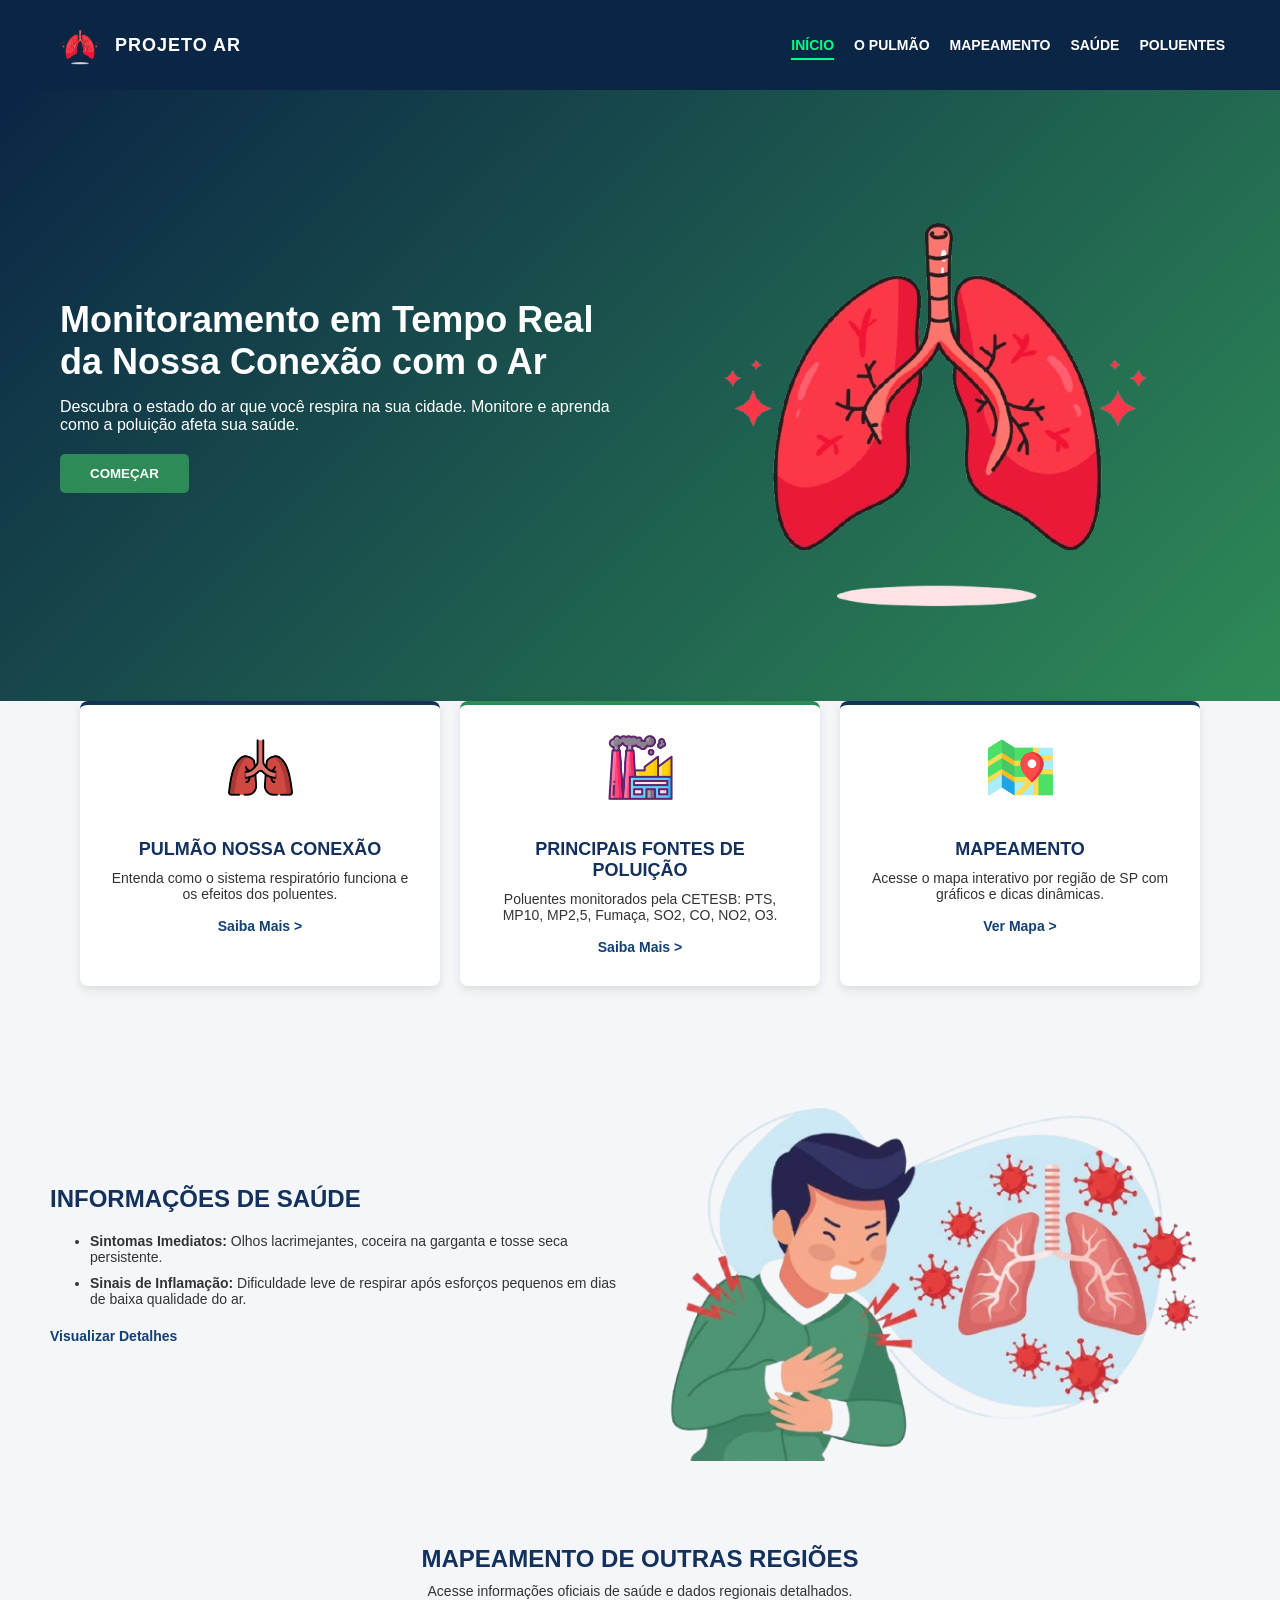
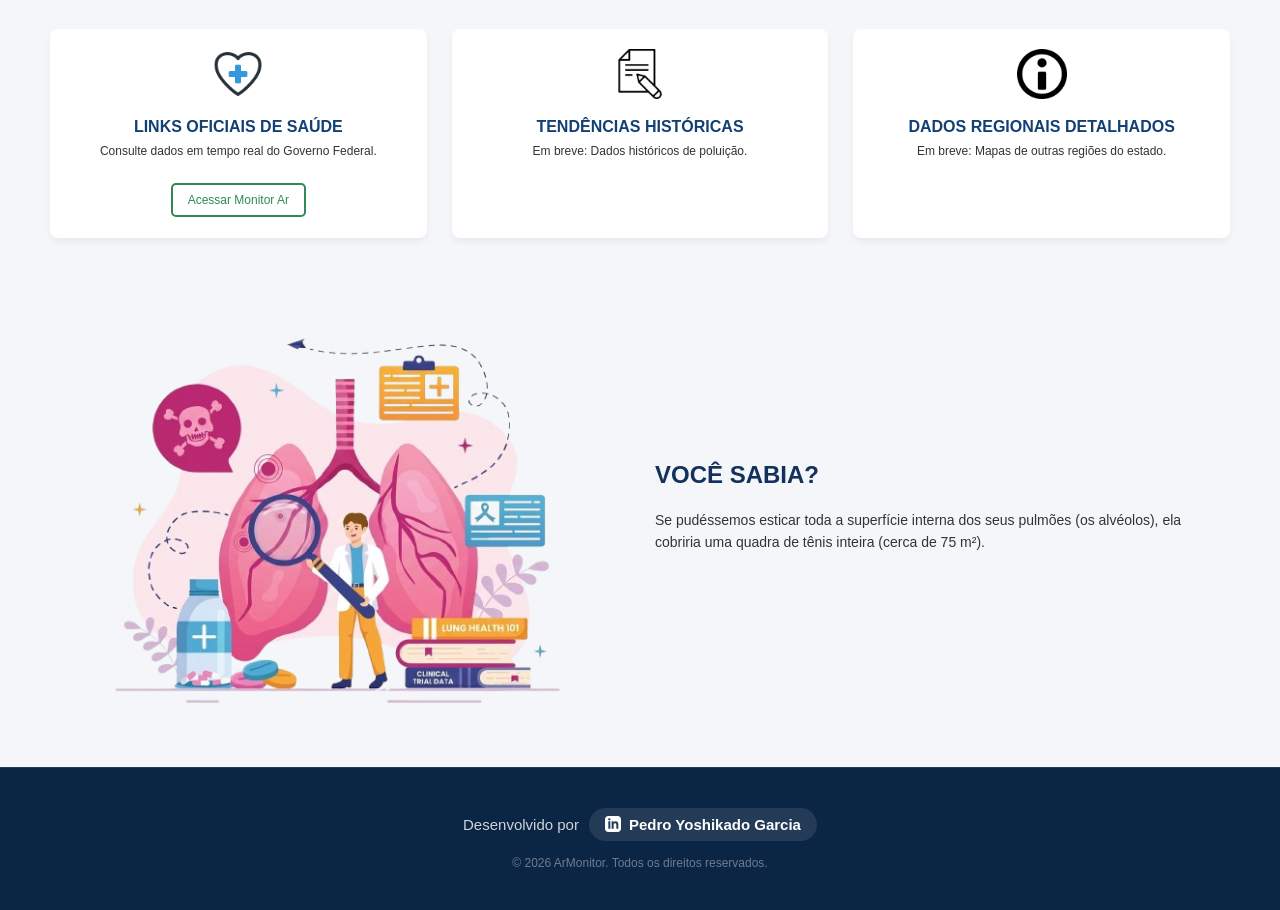
==== index.html @ 63df1856 "feat: estrutura responsiva e funcional" ====
<!DOCTYPE html>
<html lang="pt-BR">
<head>
    <meta charset="UTF-8">
    <meta name="viewport" content="width=device-width, initial-scale=1.0">
    <link rel="icon" type="image/png" href="img/hero-lung.png">
    <title>Monitoramento do Ar | SP</title>
    <link rel="stylesheet" href="css/style.css?v=1">
    <style>
        .navbar-container {
            display: flex; 
            justify-content: space-between; 
            align-items: center; 
            width: 100%;
            flex-wrap: wrap;
            padding: 10px 15px;
        }
        
        @media (max-width: 768px) {
            .navbar-container {
                justify-content: center;
                flex-direction: column;
                gap: 10px;
            }
            .nav-links {
                gap: 12px !important;
                font-size: 12px;
                flex-wrap: wrap;
                justify-content: center;
            }
            .hero-container {
                flex-direction: column-reverse;
                text-align: center;
                padding: 20px 10px;
            }
            .hero-text h1 {
                font-size: 24px !important;
            }
            .hero-img img {
                max-width: 150px !important;
                margin-bottom: 20px;
            }
            
            .cards-section {
                flex-direction: column !important;
                align-items: center;
                gap: 25px !important;
                margin-top: 40px !important;
                padding-top: 20px !important;
            }
            
            .card {
                width: 100% !important;
                max-width: 340px;
            }
            .health-info {
                flex-direction: column !important;
                text-align: center;
                gap: 20px;
            }
            .info-img img {
                max-width: 200px !important;
            }
            .regions-grid {
                grid-template-columns: 1fr !important;
                justify-items: center;
            }
            .curiosity {
                flex-direction: column !important;
                text-align: center;
            }
            .curiosity-img img {
                max-width: 180px !important;
            }
        }
    </style>
</head>
<body>

    <nav class="navbar">
        <div class="container navbar-container">
            <div class="logo">
                <a href="/" style="display: flex; align-items: center; gap: 10px; text-decoration: none; color: inherit;">
                    <img src="img/hero-lung.png" alt="Logo ArMonitor" style="height: 40px; width: auto; display: block;">
                    <span style="font-weight: bold; font-size: 18px; letter-spacing: 1px; color: #fff; white-space: nowrap;">PROJETO AR</span>
                </a>
            </div>
            <ul class="nav-links" style="display: flex; list-style: none; gap: 20px; margin: 0; padding: 0; align-items: center;">
                <li><a href="/" class="active">INÍCIO</a></li>
                <li><a href="pulmao">O PULMÃO</a></li>
                <li><a href="mapeamento">MAPEAMENTO</a></li>
                <li><a href="saude">SAÚDE</a></li>
                <li><a href="poluentes">POLUENTES</a></li>
            </ul>
        </div>
    </nav>

    <header class="hero">
        <div class="container hero-container" style="display: flex; align-items: center; gap: 30px; flex-wrap: wrap;">
            <div class="hero-text" style="flex: 1; min-width: 280px;">
                <h1 style="font-size: 36px; margin-bottom: 15px;">Monitoramento em Tempo Real da Nossa Conexão com o Ar</h1>
                <p style="margin-bottom: 20px;">Descubra o estado do ar que você respira na sua cidade. Monitore e aprenda como a poluição afeta sua saúde.</p>
                <div class="hero-btns">
                    <button class="btn-primary-green" onclick="rolarParaCards()" style="cursor: pointer; border: none; text-decoration: none; display: inline-block; padding: 12px 30px; font-weight: bold;">COMEÇAR</button>
                </div>
            </div>
            <div class="hero-img" style="flex: 1; min-width: 280px; text-align: center;">
                <img src="img/hero-lung.png" alt="Pulmão Saudável" style="max-width: 100%; height: auto;">
            </div>
        </div>
    </header>

    <section id="conteudo" class="cards-section container" style="display: flex; gap: 20px; justify-content: center; padding: 40px 10px; flex-wrap: wrap;">
        
        <div class="card card-blue-top" style="flex: 1; min-width: 280px; max-width: 360px;">
            <div class="card-icon" style="margin-bottom: 15px;">
                <img src="img/icone-pulmao.png" alt="Ícone Pulmão" style="width: 65px; height: auto;">
            </div>
            <h3>PULMÃO NOSSA CONEXÃO</h3>
            <p>Entenda como o sistema respiratório funciona e os efeitos dos poluentes.</p>
            <a href="pulmao">Saiba Mais ></a>
        </div>

        <div class="card card-green-top" style="flex: 1; min-width: 280px; max-width: 360px;">
            <div class="card-icon" style="margin-bottom: 15px;">
                <img src="img/icone-fabrica.png" alt="Ícone Fábrica" style="width: 65px; height: auto;">
            </div>
            <h3>PRINCIPAIS FONTES DE POLUIÇÃO</h3>
            <p>Poluentes monitorados pela CETESB: PTS, MP10, MP2,5, Fumaça, SO2, CO, NO2, O3.</p>
            <a href="poluentes">Saiba Mais ></a>
        </div>

        <div class="card card-blue-top" style="flex: 1; min-width: 280px; max-width: 360px;">
            <div class="card-icon" style="margin-bottom: 15px;">
                <img src="img/icone-mapa.png" alt="Ícone Mapa" style="width: 65px; height: auto;">
            </div>
            <h3>MAPEAMENTO</h3>
            <p>Acesse o mapa interativo por região de SP com gráficos e dicas dinâmicas.</p>
            <a href="mapeamento">Ver Mapa ></a>
        </div>

    </section>

    <section class="health-info container" style="display: flex; gap: 30px; align-items: center; padding: 40px 10px; flex-wrap: wrap;">
        <div class="info-text" style="flex: 1; min-width: 280px;">
            <h2>INFORMAÇÕES DE SAÚDE</h2>
            <ul style="margin-bottom: 20px; padding-left: 20px;">
                <li style="margin-bottom: 10px;"><strong>Sintomas Imediatos:</strong> Olhos lacrimejantes, coceira na garganta e tosse seca persistente.</li>
                <li style="margin-bottom: 10px;"><strong>Sinais de Inflamação:</strong> Dificuldade leve de respirar após esforços pequenos em dias de baixa qualidade do ar.</li>
            </ul>
            <a href="saude" class="view-details">Visualizar Detalhes</a>
        </div>
        <div class="info-img" style="flex: 1; min-width: 280px; text-align: center;">
            <img src="img/health-man.png" alt="Homem com Dor no Peito" style="max-width: 100%; height: auto;">
        </div>
    </section>

    <section class="other-regions container" style="padding: 40px 10px;">
        <h2 style="text-align: center;">MAPEAMENTO DE OUTRAS REGIÕES</h2>
        <p style="text-align: center; margin-bottom: 30px;">Acesse informações oficiais de saúde e dados regionais detalhados.</p>
        <div class="regions-grid" style="display: grid; grid-template-columns: repeat(auto-fit, minmax(250px, 1fr)); gap: 25px;">
            <div class="region-item" style="text-align: center; padding: 20px; background: #fff; border-radius: 8px;">
                <img src="img/other-regions-1.png" alt="Ícone Saúde" style="margin-bottom: 15px;">
                <h4>LINKS OFICIAIS DE SAÚDE</h4>
                <p>Consulte dados em tempo real do Governo Federal.</p>
                <a href="https://monitorar.mma.gov.br/mapa" target="_blank" class="btn-outline-green" style="text-decoration: none; display: inline-block; margin-top: 10px;">Acessar Monitor Ar</a>
            </div>
            <div class="region-item" style="text-align: center; padding: 20px; background: #fff; border-radius: 8px;">
                <img src="img/other-regions-2.png" alt="Ícone Histórico" style="margin-bottom: 15px;">
                <h4>TENDÊNCIAS HISTÓRICAS</h4>
                <p>Em breve: Dados históricos de poluição.</p>
                <button class="btn-outline-blue" style="margin-top: 10px;">Explore</button>
            </div>
            <div class="region-item" style="text-align: center; padding: 20px; background: #fff; border-radius: 8px;">
                <img src="img/other-regions-3.png" alt="Ícone Detalhes" style="margin-bottom: 15px;">
                <h4>DADOS REGIONAIS DETALHADOS</h4>
                <p>Em breve: Mapas de outras regiões do estado.</p>
                <button class="btn-outline-blue" style="margin-top: 10px;">Explore</button>
            </div>
        </div>
    </section>

    <section class="curiosity container" style="display: flex; gap: 30px; align-items: center; padding: 40px 10px; flex-wrap: wrap;">
        <div class="curiosity-img" style="flex: 1; min-width: 280px; text-align: center;">
            <img src="img/curiosity-lung-detailed.png" alt="Diagrama de Pesquisa Pulmão" style="max-width: 100%; height: auto;">
        </div>
        <div class="curiosity-text" style="flex: 1; min-width: 280px;">
            <h2>VOCÊ SABIA?</h2>
            <p>Se pudéssemos esticar toda a superfície interna dos seus pulmões (os alvéolos), ela cobriria uma quadra de tênis inteira (cerca de 75 m²).</p>
        </div>
    </section>

    <footer class="footer" style="background-color: var(--azul-escuro); padding: 40px 20px; border-top: 1px solid rgba(255,255,255,0.1);">
        <div class="container" style="display: flex; flex-direction: column; align-items: center; gap: 15px;">
            <div style="display: flex; align-items: center; gap: 10px; color: #fff; font-size: 15px; flex-wrap: wrap; justify-content: center;">
                <span style="opacity: 0.8;">Desenvolvido por</span>
                <a href="https://www.linkedin.com/in/pedro-yoshikado-garcia-a428642b7/" target="_blank" style="display: flex; align-items: center; gap: 8px; background-color: rgba(255,255,255,0.1); padding: 8px 16px; border-radius: 20px; color: #fff; text-decoration: none;">
                    <svg xmlns="http://www.w3.org/2000/svg" width="16" height="16" viewBox="0 0 24 24" fill="currentColor">
                        <path d="M19 0h-14c-2.761 0-5 2.239-5 5v14c0 2.761 2.239 5 5 5h14c2.762 0 5-2.239 5-5v-14c0-2.761-2.238-5-5-5zm-11 19h-3v-11h3v11zm-1.5-12.268c-.966 0-1.75-.79-1.75-1.764s.784-1.764 1.75-1.764 1.75.79 1.75 1.764-.783 1.764-1.75 1.764zm13.5 12.268h-3v-5.604c0-3.368-4-3.113-4 0v5.604h-3v-11h3v1.765c1.396-2.586 7-2.777 7 2.476v6.759z"/>
                    </svg>
                    <strong>Pedro Yoshikado Garcia</strong>
                </a>
            </div>
            <p style="font-size: 12px; color: rgba(255,255,255,0.5); margin: 0; text-align: center;">
                &copy; 2026 ArMonitor. Todos os direitos reservados.
            </p>
        </div>
    </footer>

    <script src="js/main.js"></script>
    <script src="js/seguranca.js"></script>
</body>
</html>
---- css/style.css ----
html { scroll-behavior: smooth; }
:root {
    --azul-escuro: #0B2545;
    --azul-principal: #13315C;
    --azul-claro: #134074;
    --verde-destaque: #2E8B57;
    --verde-claro: #8FBC8F;
    --fundo: #F4F6F9;
    --texto: #333333;
    --branco: #FFFFFF;
}

* {
    margin: 0;
    padding: 0;
    box-sizing: border-box;
    font-family: 'Segoe UI', Tahoma, Geneva, Verdana, sans-serif;
}

body {
    background-color: var(--fundo);
    color: var(--texto);
}

.container {
    max-width: 1200px;
    margin: 0 auto;
    padding: 0 20px;
}

.navbar {
    background-color: var(--azul-escuro);
    color: var(--branco);
    padding: 15px 0;
}

.navbar-container {
    display: flex;
    justify-content: space-between;
    align-items: center;
}

.logo img {
    height: 40px;
}

.nav-links {
    list-style: none;
    display: flex;
    gap: 20px;
    align-items: center;
}

.nav-links a {
    text-decoration: none;
    color: var(--branco);
    font-weight: bold;
    font-size: 14px;
}

.btn-navbar-green {
    background-color: var(--verde-destaque);
    padding: 8px 15px;
    border-radius: 5px;
}

.hero {
    background: linear-gradient(135deg, var(--azul-escuro), var(--verde-destaque));
    color: var(--branco);
    padding: 80px 0;
}

.hero-container {
    display: flex;
    justify-content: space-between;
    align-items: center;
    gap: 40px;
}

.hero-text {
    flex: 1;
}

.hero-text h1 {
    font-size: 36px;
    margin-bottom: 20px;
}

.hero-text p {
    font-size: 16px;
    margin-bottom: 30px;
}

.hero-btns {
    display: flex;
    gap: 15px;
}

.btn-primary-green {
    background-color: var(--verde-destaque);
    color: var(--branco);
    border: none;
    padding: 10px 20px;
    border-radius: 5px;
    cursor: pointer;
    font-weight: bold;
}

.btn-outline-blue {
    background-color: transparent;
    color: var(--branco);
    border: 2px solid var(--branco);
    padding: 8px 18px;
    border-radius: 5px;
    cursor: pointer;
    font-weight: bold;
}

.hero-img {
    flex: 1;
    text-align: right;
}

.hero-img img {
    max-width: 100%;
    height: auto;
}

.cards-section {
    display: flex;
    justify-content: center;
    gap: 20px;
    margin-top: -40px;
    padding-bottom: 50px;
}

.card {
    background: var(--branco);
    padding: 30px;
    border-radius: 8px;
    box-shadow: 0 4px 10px rgba(0,0,0,0.1);
    flex: 1;
    text-align: center;
}

.card-blue-top { border-top: 4px solid var(--azul-principal); }
.card-green-top { border-top: 4px solid var(--verde-destaque); }

.card-icon img { height: 60px; margin-bottom: 20px; }
.card h3 { color: var(--azul-principal); font-size: 18px; margin-bottom: 10px; }
.card p { font-size: 14px; margin-bottom: 15px; color: var(--texto); }
.card a { text-decoration: none; color: var(--azul-claro); font-weight: bold; font-size: 14px; }

.health-info {
    display: flex;
    justify-content: space-between;
    align-items: center;
    padding: 50px 0;
    gap: 40px;
}

.info-text { flex: 1; }
.info-text h2 { color: var(--azul-principal); margin-bottom: 20px; }
.info-text ul { list-style: disc; margin-left: 20px; margin-bottom: 20px; }
.info-text li { font-size: 14px; margin-bottom: 10px; color: var(--texto); }
.view-details { text-decoration: none; color: var(--azul-claro); font-weight: bold; font-size: 14px; }

.info-img { flex: 1; text-align: center; }
.info-img img { max-width: 100%; height: auto; }

.other-regions {
    text-align: center;
    padding: 50px 0;
}

.other-regions h2 { color: var(--azul-principal); margin-bottom: 10px; }
.other-regions p { color: var(--texto); font-size: 14px; margin-bottom: 30px; }

.regions-grid {
    display: grid;
    grid-template-columns: repeat(3, 1fr);
    gap: 20px;
}

.region-item {
    background: var(--branco);
    padding: 30px;
    border-radius: 8px;
    box-shadow: 0 4px 6px rgba(0,0,0,0.05);
    text-align: center;
}

.region-item img { height: 50px; margin-bottom: 15px; }
.region-item h4 { color: var(--azul-claro); margin-bottom: 8px; }
.region-item p { color: var(--texto); font-size: 12px; margin-bottom: 15px; }

.btn-outline-green {
    background: transparent;
    color: var(--verde-destaque);
    border: 2px solid var(--verde-destaque);
    padding: 8px 15px;
    border-radius: 5px;
    cursor: pointer;
    font-size: 12px;
}

.curiosity {
    display: flex;
    justify-content: space-between;
    align-items: center;
    padding: 50px 0;
    gap: 40px;
}

.curiosity-img { flex: 1; text-align: center; }
.curiosity-img img { max-width: 100%; height: auto; }

.curiosity-text { flex: 1; }
.curiosity-text h2 { color: var(--azul-principal); margin-bottom: 20px; }
.curiosity-text p { font-size: 14px; color: var(--texto); margin-bottom: 30px; line-height: 1.6; }

.stats-grid {
    display: grid;
    grid-template-columns: repeat(3, 1fr);
    gap: 15px;
}

.stat-item { text-align: center; }
.stat-number { font-size: 24px; font-weight: bold; color: var(--verde-destaque); display: block; }
.stat-desc { font-size: 12px; color: var(--texto); }

.partners {
    display: flex;
    justify-content: space-around;
    align-items: center;
    padding: 40px 0;
    border-top: 1px solid #ddd;
}

.partners img { height: 30px; opacity: 0.7; }

.footer {
    background-color: var(--azul-escuro);
    color: var(--branco);
    padding: 50px 0;
    text-align: center;
}

.footer h3 { font-size: 20px; margin-bottom: 10px; }
.footer p { font-size: 14px; margin-bottom: 20px; opacity: 0.8; }

.subscribe-form {
    display: flex;
    justify-content: center;
    gap: 10px;
    margin-bottom: 30px;
}

.subscribe-form input {
    padding: 10px;
    border: none;
    border-radius: 5px;
    width: 250px;
}

.subscribe-form button {
    background-color: var(--verde-destaque);
    color: var(--branco);
    border: none;
    padding: 10px 20px;
    border-radius: 5px;
    cursor: pointer;
    font-weight: bold;
}

.copyright {
    font-size: 10px;
    opacity: 0.6;
    margin-top: 30px;
}
.nav-links a.active {
    font-weight: bold;
    color: #00ff88;
    border-bottom: 2px solid #00ff88;
    padding-bottom: 5px;
}
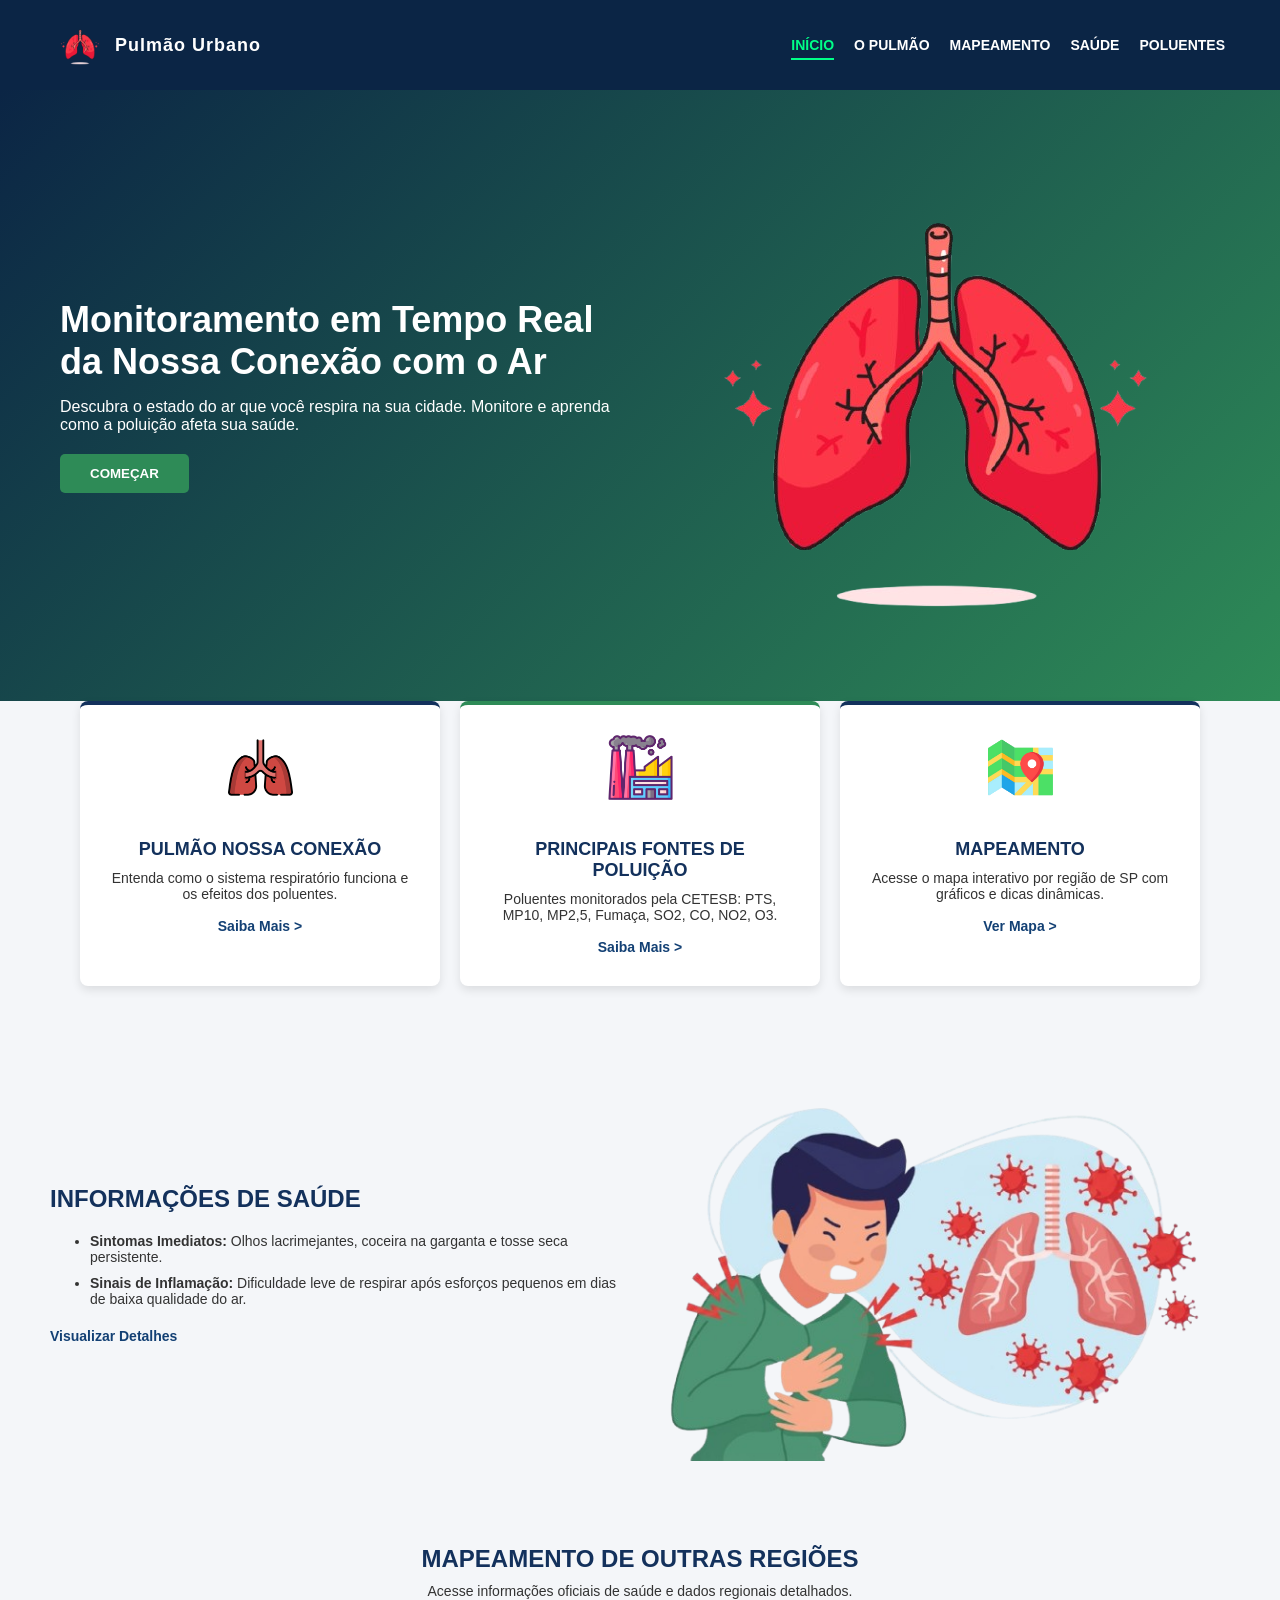
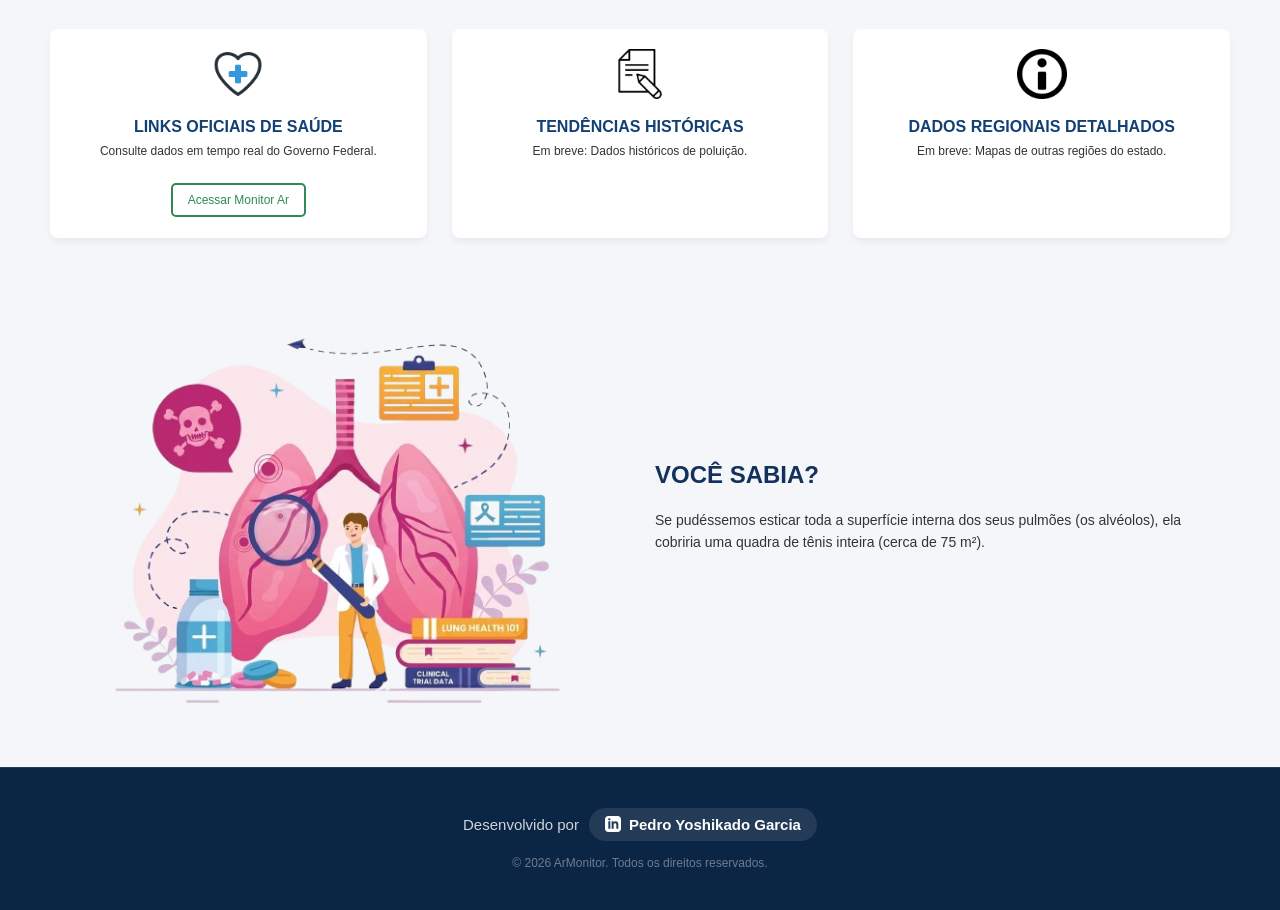
==== commit 4b3b48ba: "refactor: atualiza os titulos do site para Pulmao Urbano" ====
--- a/index.html
+++ b/index.html
@@ -4,7 +4,7 @@
     <meta charset="UTF-8">
     <meta name="viewport" content="width=device-width, initial-scale=1.0">
     <link rel="icon" type="image/png" href="img/hero-lung.png">
-    <title>Monitoramento do Ar | SP</title>
+    <title>Pulmão Urbano | SP</title>
     <link rel="stylesheet" href="css/style.css?v=1">
     <style>
         .navbar-container {
@@ -82,7 +82,7 @@
             <div class="logo">
                 <a href="/" style="display: flex; align-items: center; gap: 10px; text-decoration: none; color: inherit;">
                     <img src="img/hero-lung.png" alt="Logo ArMonitor" style="height: 40px; width: auto; display: block;">
-                    <span style="font-weight: bold; font-size: 18px; letter-spacing: 1px; color: #fff; white-space: nowrap;">PROJETO AR</span>
+                    <span style="font-weight: bold; font-size: 18px; letter-spacing: 1px; color: #fff; white-space: nowrap;">Pulmão Urbano</span>
                 </a>
             </div>
             <ul class="nav-links" style="display: flex; list-style: none; gap: 20px; margin: 0; padding: 0; align-items: center;">
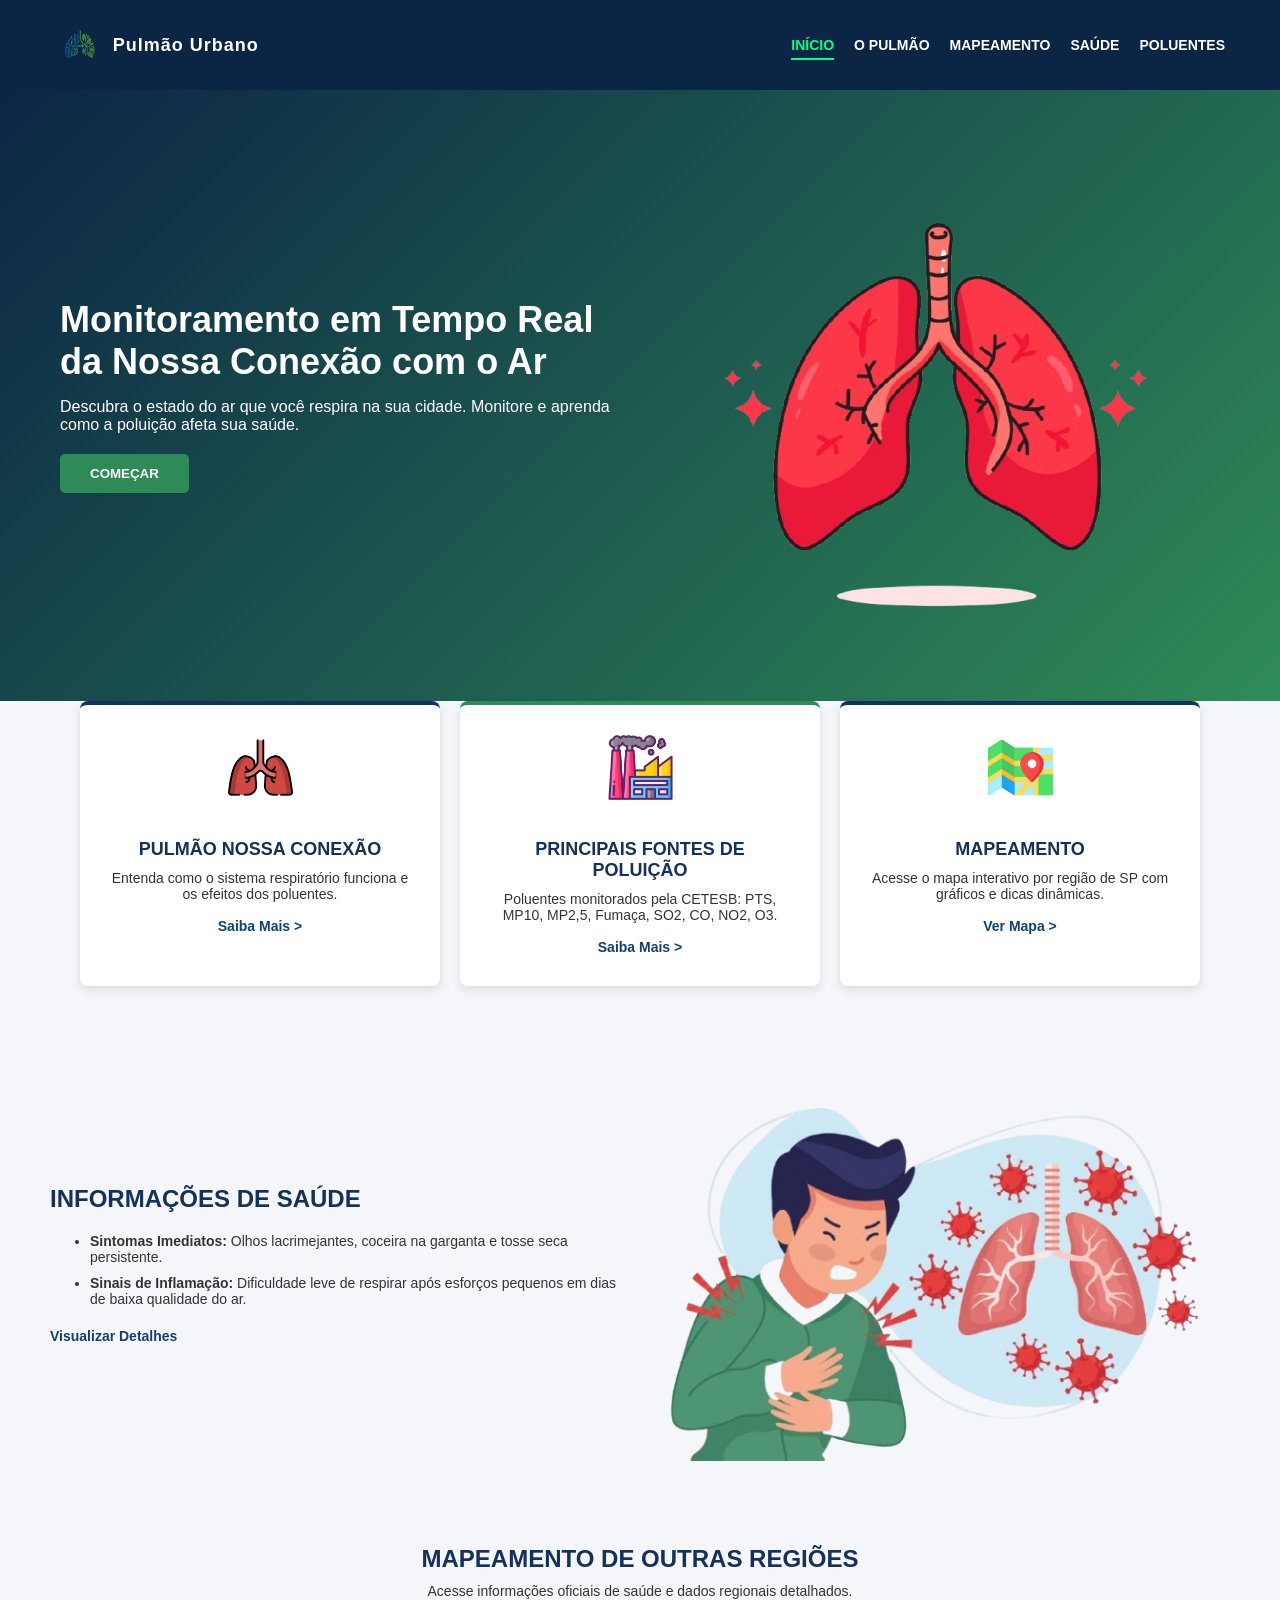
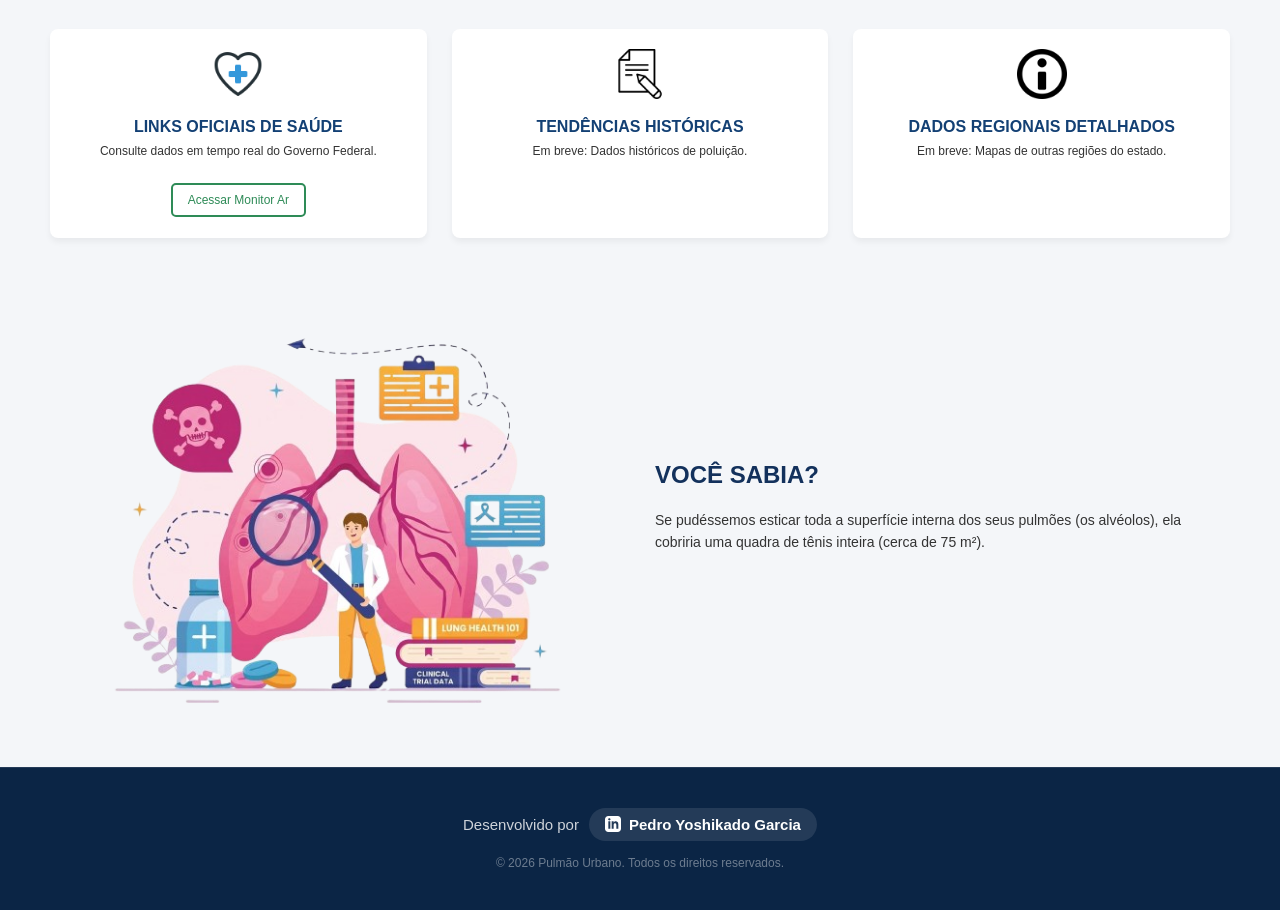
==== commit dae37a3a: "refactor: atualização do logo do site e implementacao do sistema de atualizar a pagina (F5)" ====
--- a/index.html
+++ b/index.html
@@ -3,7 +3,7 @@
 <head>
     <meta charset="UTF-8">
     <meta name="viewport" content="width=device-width, initial-scale=1.0">
-    <link rel="icon" type="image/png" href="img/hero-lung.png">
+    <link rel="icon" type="image/png" href="img/logo.png">
     <title>Pulmão Urbano | SP</title>
     <link rel="stylesheet" href="css/style.css?v=1">
     <style>
@@ -81,7 +81,7 @@
         <div class="container navbar-container">
             <div class="logo">
                 <a href="/" style="display: flex; align-items: center; gap: 10px; text-decoration: none; color: inherit;">
-                    <img src="img/hero-lung.png" alt="Logo ArMonitor" style="height: 40px; width: auto; display: block;">
+                    <img src="img/logo.png" alt="Logo ArMonitor" style="height: 40px; width: auto; display: block;">
                     <span style="font-weight: bold; font-size: 18px; letter-spacing: 1px; color: #fff; white-space: nowrap;">Pulmão Urbano</span>
                 </a>
             </div>
@@ -202,7 +202,7 @@
                 </a>
             </div>
             <p style="font-size: 12px; color: rgba(255,255,255,0.5); margin: 0; text-align: center;">
-                &copy; 2026 ArMonitor. Todos os direitos reservados.
+                &copy; 2026 Pulmão Urbano. Todos os direitos reservados.
             </p>
         </div>
     </footer>
